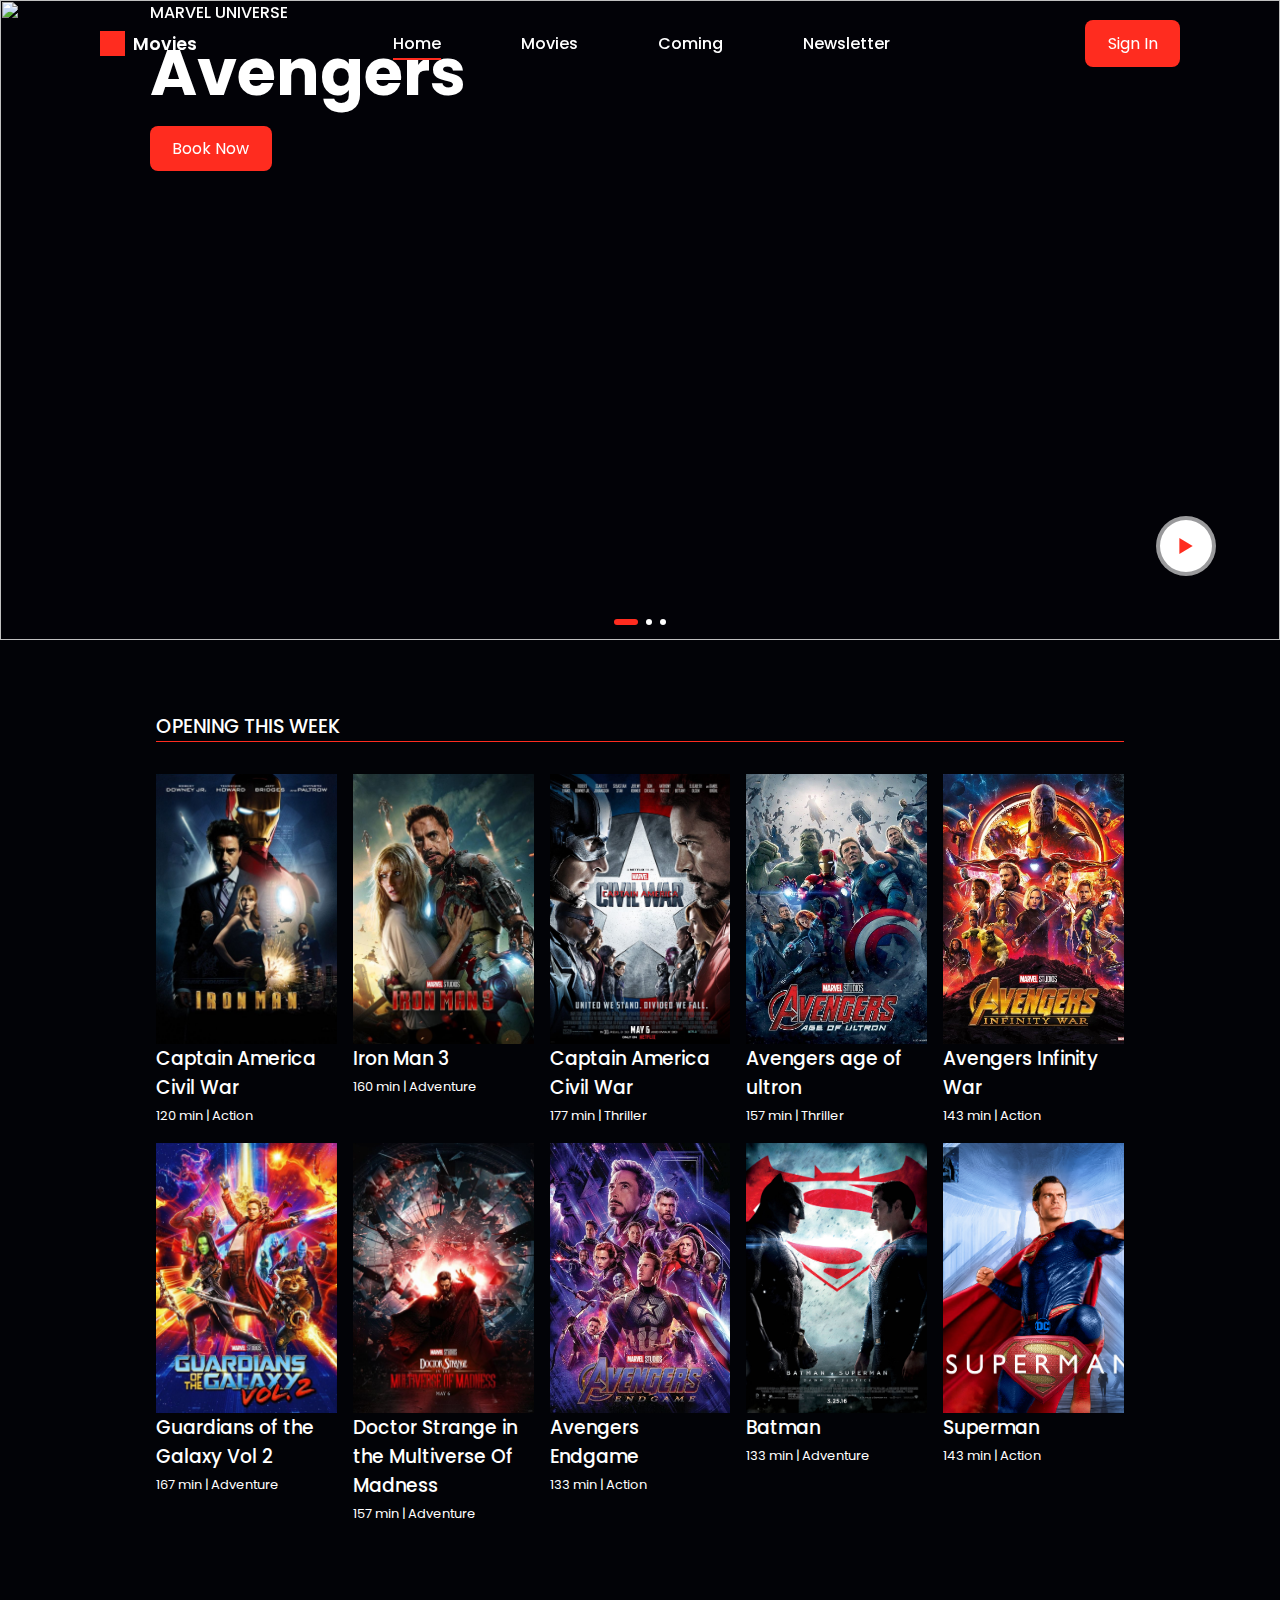
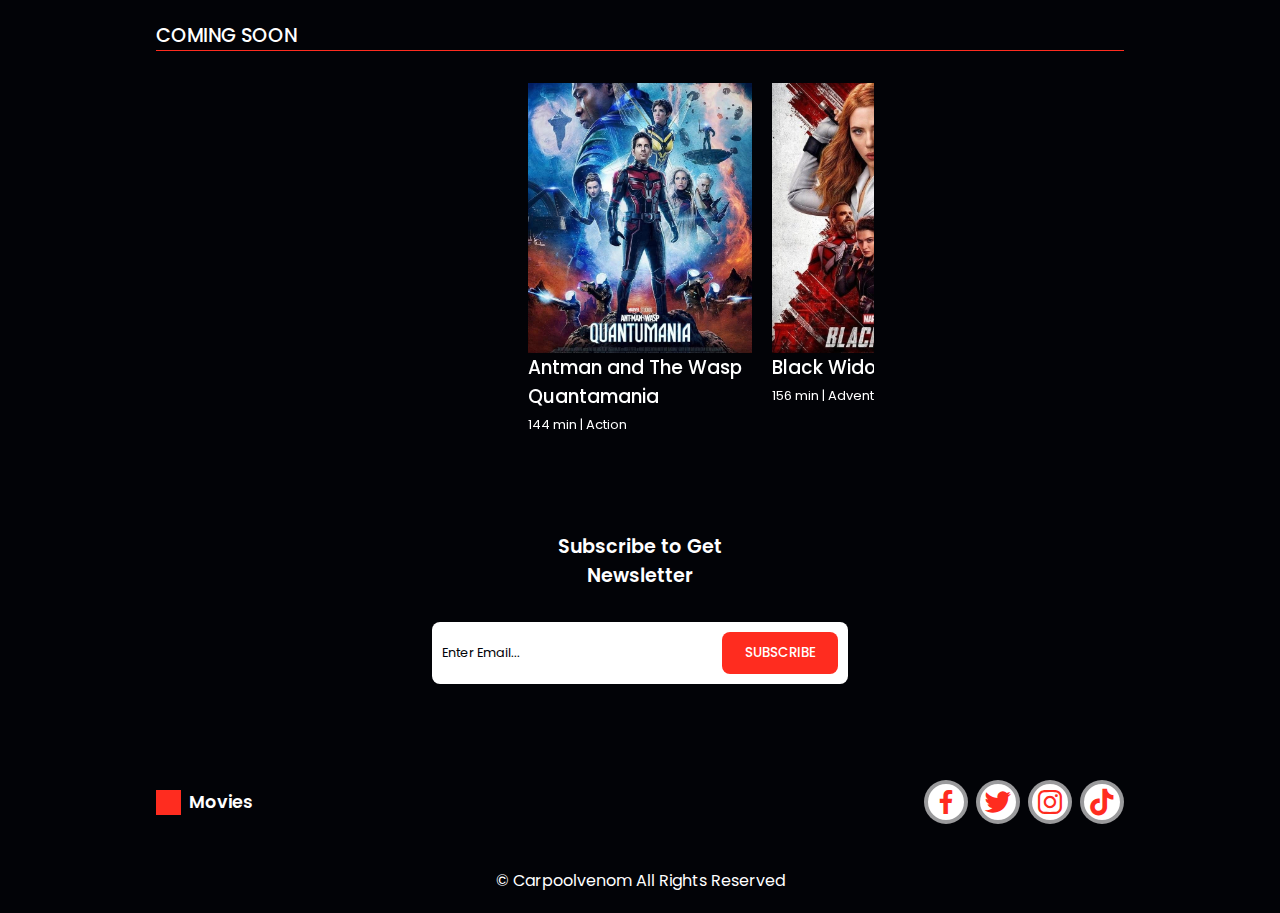
==== Movies/index.html @ 8d8bc019 "Visit Movies Website" ====
<!DOCTYPE html>
<html lang="en">

<head>
    <meta charset="UTF-8">
    <meta name="viewport" content="width=device-width, initial-scale=1.0">
    <title>Marvel</title>
    <link rel="stylesheet" href="style.css">

    <!--Box Icons-->
    <link rel="stylesheet" href="https://cdn.jsdelivr.net/npm/boxicons@latest/css/boxicons.min.css">
    <!-- Link Swiper's CSS -->
    <link rel="stylesheet" href="https://cdn.jsdelivr.net/npm/swiper@11/swiper-bundle.min.css" />
</head>

<body>
    <!--Navbar-->
    <header class="header">
        <a href="#" class="logo">
            <i class='bx bxs-movie'></i> Movies
        </a>
        <div class="bx bxs-menu" id="menu-icon"></div>
        <!--Menu-->
        <ul class="navbar">
            <li><a href="#home" class="home-active">Home</a></li>
            <li><a href="#movies">Movies</a></li>
            <li><a href="#coming">Coming</a></li>
            <li><a href="#newsletter">Newsletter</a></li>
        </ul>
        <a href="#" class="btn">Sign In</a>
    </header>

    <!--Home-->
    <section class="home swiper" id="home">
        <div class="swiper-wrapper">
            <!-- Box 1 -->
            <div class="swiper-slide container">
                <img src="Images/Slider 1.jpg">
                <div class="home-text">
                    <span>Marvel Universe</span>
                    <h1>Avengers</h1>
                    <a href="#" class="btn">Book Now</a>
                    <a href="#" class="play play1">
                        <i class="bx bx-play"></i>
                    </a>
                </div>
            </div>

            <!-- Box 2 -->
            <div class="swiper-slide container">
                <img src="images/the-batman-dc.webp">
                <div class="home-text">
                    <span>DC Universe</span>
                    <h1>Batman</h1>
                    <a href="#" class="btn">Book Now</a>
                    <a href="#" class="play play2">
                        <i class="bx bx-play"></i>
                    </a>
                </div>
            </div>
            <div class="swiper-slide container">
                <img src="images/Slider 3.jpg">
                <div class="home-text">
                    <span>Marvel Universe</span>
                    <h1>Spider-Man <br>Far From Home</h1>
                    <a href="#" class="btn">Book Now</a>
                    <a href="#" class="play">
                        <i class="bx bx-play"></i>
                    </a>
                </div>

            </div>
        </div>
        <div class="swiper-pagination"></div>
    </section>

    <!-- Movies  -->
    <section class="movies" id="movies">
        <h2 class="heading">Opening This Week</h2>
        <!-- Movies Container  -->
        <div class="movies-container">
            <!-- Box 1 -->
            <div class="box">
                <div class="box-img">
                    <img src="images/Iron Man.jpg" alt="">
                </div>
                <h3>Captain America Civil War</h3>
                <span>120 min | Action </span>
            </div>
            <!-- Box 2 -->
            <div class="box">
                <div class="box-img">
                    <img src="images/Iron Man 3.jpg" alt="">
                </div>
                <h3>Iron Man 3</h3>
                <span>160 min | Adventure </span>
            </div>
            <!-- Box 3 -->
            <div class="box">
                <div class="box-img">
                    <img src="images/Captain America Civil War.jpg" alt="">
                </div>
                <h3>Captain America Civil War</h3>
                <span>177 min | Thriller </span>
            </div>
            <!-- Box 4 -->
            <div class="box">
                <div class="box-img">
                    <img src="images/Avengers age of ultron.jpg" alt="">
                </div>
                <h3>Avengers age of ultron</h3>
                <span>157 min | Thriller </span>
            </div>
            <!-- Box 5 -->
            <div class="box">
                <div class="box-img">
                    <img src="images/Avengers Infinity War.jpg" alt="">
                </div>
                <h3>Avengers Infinity War</h3>
                <span>143 min | Action </span>
            </div>
            <!-- Box 6 -->
            <div class="box">
                <div class="box-img">
                    <img src="images/Guardians of the Galaxy Vol 2.jpg" alt="">
                </div>
                <h3>Guardians of the Galaxy Vol 2</h3>
                <span>167 min | Adventure </span>
            </div>
            <!-- Box 7 -->
            <div class="box">
                <div class="box-img">
                    <img src="images/Doctor Strange in the Multiverse Of Madness.jpg" alt="">
                </div>
                <h3>Doctor Strange in the Multiverse Of Madness</h3>
                <span>157 min | Adventure </span>
            </div>
            <!-- Box 8 -->
            <div class="box">
                <div class="box-img">
                    <img src="images/Avengers Endgame.jpg" alt="">
                </div>
                <h3>Avengers Endgame</h3>
                <span>133 min | Action </span>
            </div>
            <!-- Box 9 -->
            <div class="box">
                <div class="box-img">
                    <img src="images/Batman.jpg" alt="">
                </div>
                <h3>Batman</h3>
                <span>133 min | Adventure </span>
            </div>
            <!-- Box 10 -->
            <div class="box">
                <div class="box-img">
                    <img src="images/superman.png" alt="">
                </div>
                <h3>Superman</h3>
                <span>143 min | Action </span>
            </div>
        </div>
    </section>
    <!-- Coming  -->
    <section class="coming" id="coming">
        <h2 class="heading">Coming Soon</h2>
        <!-- Coming Container  -->
        <div class="coming-container swiper">
            <div class="swiper-wrapper">
                <!-- Box 1 -->
                <div class="swiper-slide box">
                    <div class="box-img">
                        <img src="images/Antman and The Wasp Quantamania.jpg" alt="">
                    </div>
                    <h3>Antman and The Wasp Quantamania</h3>
                    <span>144 min | Action </span>
                </div>
                <!-- Box 2 -->
                <div class="swiper-slide box">
                    <div class="box-img">
                        <img src="images/Black Widow.jpg" alt="">
                    </div>
                    <h3>Black Widow</h3>
                    <span>156 min | Adventure </span>
                </div>
                <!-- Box 3 -->
                <div class="swiper-slide box">
                    <div class="box-img">
                        <img src="images/aquaman.jpg" alt="">
                    </div>
                    <h3>Aquaman</h3>
                    <span>177 min | Thriller </span>
                </div>
                <!-- Box 4 -->
                <div class="swiper-slide box">
                    <div class="box-img">
                        <img src="images/Avengers Doomsday.jpg" alt="">
                    </div>
                    <h3>Avengers Doomsday</h3>
                    <span>157 min | Thriller </span>
                </div>
                <!-- Box 5 -->
                <div class="swiper-slide box">
                    <div class="box-img">
                        <img src="images/i9.jpg" alt="">
                    </div>
                    <h3>Jailor</h3>
                    <span>183 min | Action </span>
                </div>
                <!-- Box 6 -->
                <div class="swiper-slide box">
                    <div class="box-img">
                        <img src="images/i2.jpg" alt="">
                    </div>
                    <h3>Captain Marvel</h3>
                    <span>167 min | Adventure </span>
                </div>
                <!-- Box 7 -->
                <div class="swiper-slide box">
                    <div class="box-img">
                        <img src="images/Thor Ragnarok.jpg" alt="">
                    </div>
                    <h3>Thor Ragnarok</h3>
                    <span>157 min | Adventure </span>
                </div>
            </div>
        </div>
    </section>
    <!-- Newsletter  -->
    <section class="newsletter" id="newsletter">
        <h2>Subscribe to Get <br> Newsletter</h2>
        <form action="">
            <input type="email" name="" id="" class="email" placeholder="Enter Email..." required>
            <input type="submit" value="Subscribe" class="btn">
        </form>
    </section>
    <!-- Footer  -->
    <section class="footer">
        <a href="#" class="logo">
            <i class='bx bxs-movie'></i> Movies
        </a>
        <div class="social">
            <a href="#"><i class='bx bxl-facebook'></i></a>
            <a href="#"><i class='bx bxl-twitter'></i></a>
            <a href="#"><i class='bx bxl-instagram'></i></a>
            <a href="#"><i class='bx bxl-tiktok'></i></a>
        </div>
    </section>

    <!-- Copyright  -->
    <div class="copyright">
        <p>&#169; Carpoolvenom All Rights Reserved</p>
    </div>

    <!--Swiper JS -->
    <script src="https://cdn.jsdelivr.net/npm/swiper@11/swiper-bundle.min.js"></script>

    <!--Link To Custom Js-->
    <script src="main.js"></script>
</body>

</html>
---- Movies/style.css ----
/* Google Fonts  */

@import url('https://fonts.googleapis.com/css2?family=Poppins:ital,wght@0,100;0,200;0,300;0,400;0,500;0,600;0,700;0,800;0,900;1,100;1,200;1,300;1,400;1,500;1,600;1,700;1,800;1,900&display=swap');

* {
    margin: 0;
    padding: 0;
    font-family: "Poppins", sans-serif;
    box-sizing: border-box;
    list-style: none;
    text-decoration: none;
    scroll-padding-top: 2rem;
    scroll-behavior: smooth;
}

/* Some Variables */
:root {
    --main-color: #ff2c1f;
    --text-color: #020307;
    --bg-color: #fff;
}

/* Custom Scroll Bar  */
html::-webkit-scrollbar {
    width: 0.5rem;
    background: var(--text-color);
}

html::-webkit-scrollbar-thumb {
    background: var(--main-color);
    border-radius: 5rem;
}

body {
    background: var(--text-color);
    color: var(--bg-color);
}

section {
    padding: 4.5rem 0 1.5rem;
}

header {
    position: fixed;
    width: 100%;
    top: 0;
    right: 0;
    z-index: 1000;
    display: flex;
    align-items: center;
    justify-content: space-between;
    padding: 20px 100px;
    transition: 0.5s;
}

header.shadow {
    background: var(--bg-color);
    box-shadow: 0 0 4px rgb(14 55 54 / 15%);
}

header.shadow .navbar a {
    color: var(--text-color);
}

.logo {
    font-size: 1.1rem;
    font-weight: 600;
    color: var(--bg-color);
    display: flex;
    align-items: center;
    column-gap: 0.5rem;
}

.logo .bx {
    font-size: 25px;
    color: var(--main-color);
    background-color: var(--main-color);
}


.navbar {
    display: flex;
    column-gap: 5rem;
}

.navbar li {
    position: relative;
}

.navbar a {
    font-size: 1rem;
    font-weight: 500;
    color: var(--bg-color);
}

.navbar a::after {
    content: '';
    width: 0;
    height: 2px;
    background: var(--main-color);
    position: absolute;
    bottom: -4px;
    left: 0;
    transition: 0.4 all linear;
}

.navbar a:hover::after,
.navbar .home-active::after {
    width: 100%;
}

#menu-icon {
    font-size: 24px;
    cursor: pointer;
    z-index: 1000001;
    display: none;
}

.btn {
    padding: 0.7rem 1.4rem;
    background: var(--main-color);
    color: var(--bg-color);
    font-weight: 400;
    border-radius: 0.5rem;
}

.btn:hover {
    background: #fa1216;
}

.container {
    width: 100%;
    min-height: 640px;
    position: relative;
    display: flex;
    align-items: center;
    background: rgb(2, 3, 7, 0.4);
}

.container img {
    position: absolute;
    width: 100%;
    height: 100%;
    object-fit: cover;
    object-position: center;
    z-index: -1;
}

.swiper-pagination-bullet {
    width: 6px !important;
    height: 6px !important;
    border-radius: 0.2rem !important;
    background: var(--bg-color) !important;
    opacity: 1 !important;
}

.swiper-pagination-bullet-active {
    width: 1.5rem !important;
    background-color: var(--main-color) !important;
}

.home-text {
    z-index: 1000;
    padding: 0 150px;
}

.home-text span {
    color: var(--bg-color);
    font-weight: 500;
    text-transform: uppercase;
}

.home-text h1 {
    color: var(--bg-color);
    font-size: 4rem;
    font-weight: 700;
    margin-bottom: 1rem;
}

.play {
    position: absolute;
    right: 4rem;
    bottom: 10%;
}

.play .bx {
    background-color: var(--bg-color);
    padding: 10px;
    font-size: 2rem;
    border-radius: 50%;
    border: 4px solid rgb(2, 3, 7, 0.4);
    color: var(--main-color);
}

.play .bx:hover {
    background: var(--main-color);
    color: var(--bg-color);
    transition: 0.2s all linear;
}

.heading {
    max-width: 968px;
    margin-left: auto;
    margin-right: auto;
    font-size: 1.2rem;
    font-weight: 500;
    text-transform: uppercase;
    border-bottom: 1px solid var(--main-color);
}

.movies-container {
    max-width: 968px;
    margin-right: auto;
    margin-left: auto;
    display: grid;
    grid-template-columns: repeat(auto-fit, minmax(180px, auto));
    gap: 1rem;
    margin-top: 2rem;
}

.box .box-img {
    width: 100%;
    height: 270px;
}

.box .box-img img {
    width: 100%;
    height: 100%;
    object-fit: cover;
}

.box .box-img img:hover {
    transform: translateY(-10px);
    transition: 0.2s all linear;
}

.box h3 {
    font-size: 0.rem;
    font-weight: 500;
}

.box span {
    font-size: 13px;
}

.coming-container {
    display: grid;
    gap: 1rem;
    max-width: 468px;
    margin-left: auto;
    margin-right: auto;
    margin-top: 2rem;
}

.coming-container .box-img img:hover {
    transform: translateY(0);
}

.coming-container .box {
    width: 100px;
}

.newsletter {
    max-width: 968px;
    margin-left: auto;
    margin-right: auto;
    display: flex;
    flex-direction: column;
    align-items: center;
    justify-content: center;
    row-gap: 2rem;
}

.newsletter h2 {
    text-align: center;
    font-size: 1.2rem;
    font-weight: 600;
}

.newsletter form {
    background: var(--bg-color);
    padding: 10px;
    border-radius: 0.5rem;
    display: flex;
    align-items: center;
}

.newsletter form input {
    border: none;
    outline: none;
}

.newsletter form .email {
    width: 280px;
}

.newsletter form input::placeholder {
    color: var(--text-color);
    font-size: 0.8rem;
    font-weight: 400;
}

.newsletter .btn {
    text-transform: uppercase;
    font-weight: 500;
    cursor: pointer;
}

.footer {
    max-width: 968px;
    margin-left: auto;
    margin-right: auto;
    display: flex;
    justify-content: space-between;
}

.social {
    display: flex;
    align-items: center;
    column-gap: 0.5rem;
}

.social .bx {
    background: var(--bg-color);
    padding: 2px;
    font-size: 2rem;
    border-radius: 50%;
    border: 4px solid rgb(2, 3, 7, 0.4);
    color: var(--main-color);
}

.social .bx:hover {
    background: var(--main-color);
    color: var(--bg-color);
    transition: 0.2s all linear;
}

.copyright {
    padding: 20px;
    text-align: center;
    color: var(--bg-color);
}

@media (max-width:1080px) {
    .home-text {
        padding: 0 100px;
    }
}

@media (max-width:991px) {
    header {
        padding: 18px 4%;
    }

    section {
        padding: 50px 4%;
    }

    .container {
        min-height: 900px;
    }

    .home-text {
        padding: 0 4%;
    }

    .home-text h1 {
        font-size: 3rem;
    }

    .play {
        right: 3rem;
    }
}

@media (max-width:774px) {
    header {
        padding: 12px 4%;
    }

    #menu-icon {
        display: initial;
        color: var(--bg-color);
    }

    .header.shadow #menu-icon {
        color: var(--text-color);
    }

    .navbar {
        position: absolute;
        top: -570px;
        left: 0;
        right: 0;
        display: flex;
        flex-direction: column;
        background: var(--bg-color);
        row-gap: 1.4rem;
        padding: 20px;
        box-shadow: 4px 4px 0 4px rgb(14 55 54 /15%);
        transition: 0.2s all linear;
        text-align: center;
    }

    .navbar a {
        color: var(--text-color);
        width: 100%;
    }

    .navbar a:hover {
        color: var(--main-color);
        border-left: 2px solid var(--main-color);
    }

    .navbar a::after {
        display: none;
    }

    .navbar.active {
        top: 100%;
    }

    .home-text h1 {
        font-size: 2.4rem;
    }

    .btn {
        padding: 0.6rem 1.2rem;
    }

    .movies-container {
        grid-template-columns: repeat(auto-fit, minmax(200px, auto));
    }

    .container {
        min-height: 740px;
    }
}

@media (max-width:472px) {
    .newsletter form .email {
        width: auto;
    }

    .container {
        min-height: 580px;
    }

    .footer {
        flex-direction: column;
        align-items: center;
        row-gap: 1rem;
    }

    .play {
        right: 2rem;
    }
}

@media (max-width:370px) {
    header {
        padding: 6px 4%;
    }

    .container {
        min-height: 450px;
    }

    .home-text h1 {
        font-size: 1.7rem;
    }

    .play {
        right: 1.5rem;
        bottom: 8%;
    }

    .play .bx {
        padding: 7px;
    }

    .movies-container {
        grid-template-columns: repeat(auto-fit, minmax(140px, auto));
    }

    .box .box-image {
        height: 270px;
    }
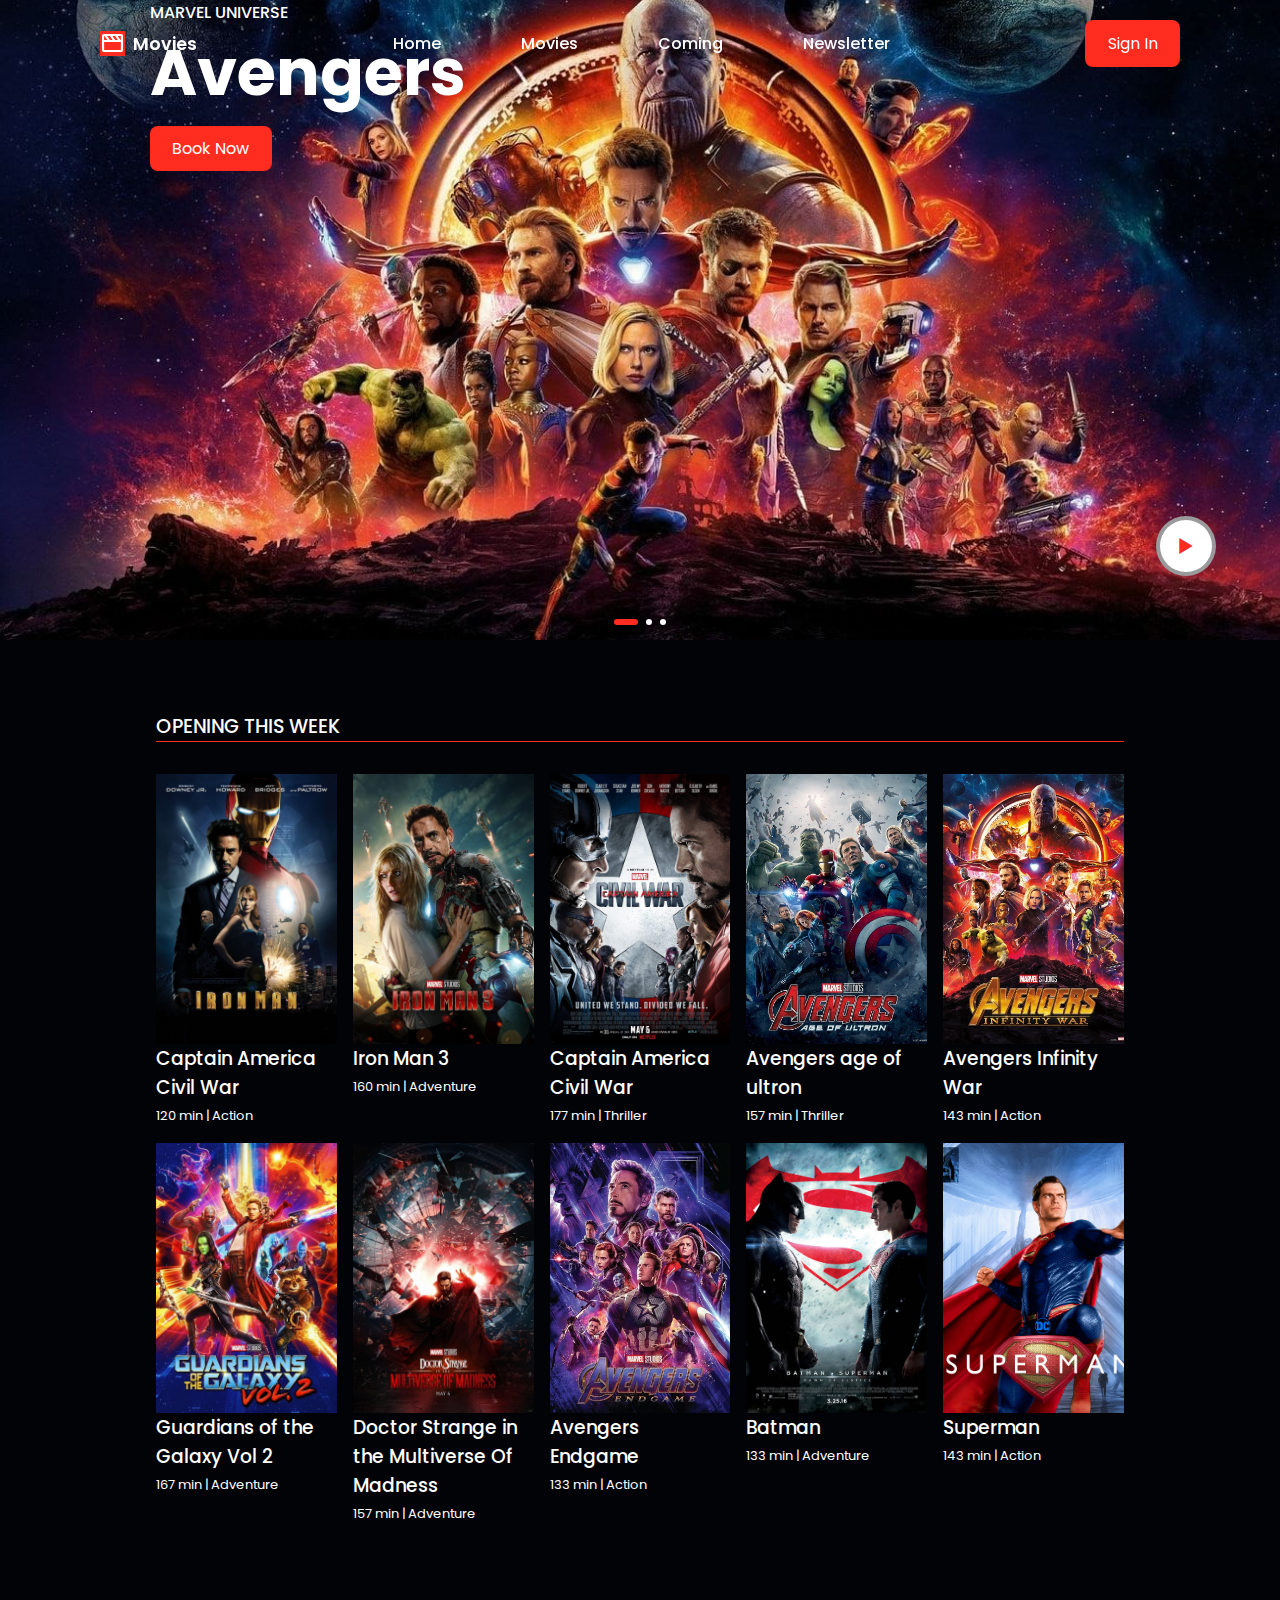
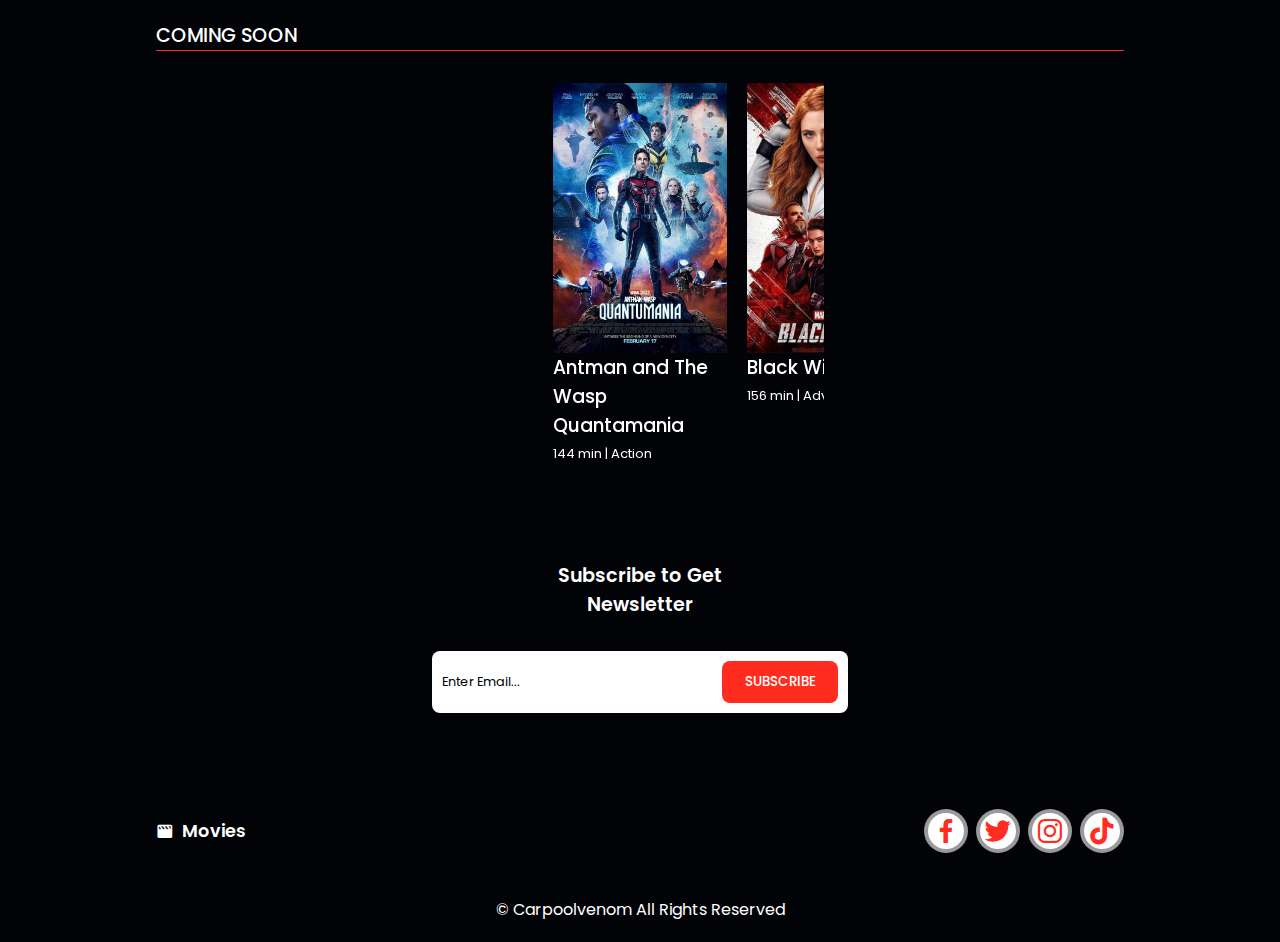
==== commit 75633434: "Movie website" ====
--- a/Movies/index.html
+++ b/Movies/index.html
@@ -9,6 +9,7 @@
 
     <!--Box Icons-->
     <link rel="stylesheet" href="https://cdn.jsdelivr.net/npm/boxicons@latest/css/boxicons.min.css">
+
     <!-- Link Swiper's CSS -->
     <link rel="stylesheet" href="https://cdn.jsdelivr.net/npm/swiper@11/swiper-bundle.min.css" />
 </head>
@@ -17,9 +18,9 @@
     <!--Navbar-->
     <header class="header">
         <a href="#" class="logo">
-            <i class='bx bxs-movie'></i> Movies
+            <i class='bx bx-movie' ></i> Movies
         </a>
-        <div class="bx bxs-menu" id="menu-icon"></div>
+        <div class="bx bx-menu" id="menu-icon"></div>
         <!--Menu-->
         <ul class="navbar">
             <li><a href="#home" class="home-active">Home</a></li>
@@ -35,7 +36,7 @@
         <div class="swiper-wrapper">
             <!-- Box 1 -->
             <div class="swiper-slide container">
-                <img src="Images/Slider 1.jpg">
+                <img src="images/Slider 1.jpg">
                 <div class="home-text">
                     <span>Marvel Universe</span>
                     <h1>Avengers</h1>
--- a/Movies/style.css
+++ b/Movies/style.css
@@ -71,9 +71,9 @@
     column-gap: 0.5rem;
 }
 
-.logo .bx {
+.header .logo .bx{
     font-size: 25px;
-    color: var(--main-color);
+    color: var(--bg-color);
     background-color: var(--main-color);
 }
 
@@ -97,7 +97,7 @@
     content: '';
     width: 0;
     height: 2px;
-    background: var(--main-color);
+    /* background: var(--main-color); */
     position: absolute;
     bottom: -4px;
     left: 0;
@@ -246,7 +246,7 @@
 .coming-container {
     display: grid;
     gap: 1rem;
-    max-width: 468px;
+    max-width: 368px;
     margin-left: auto;
     margin-right: auto;
     margin-top: 2rem;
@@ -486,4 +486,5 @@
     .box .box-image {
         height: 270px;
     }
-
+}
+
